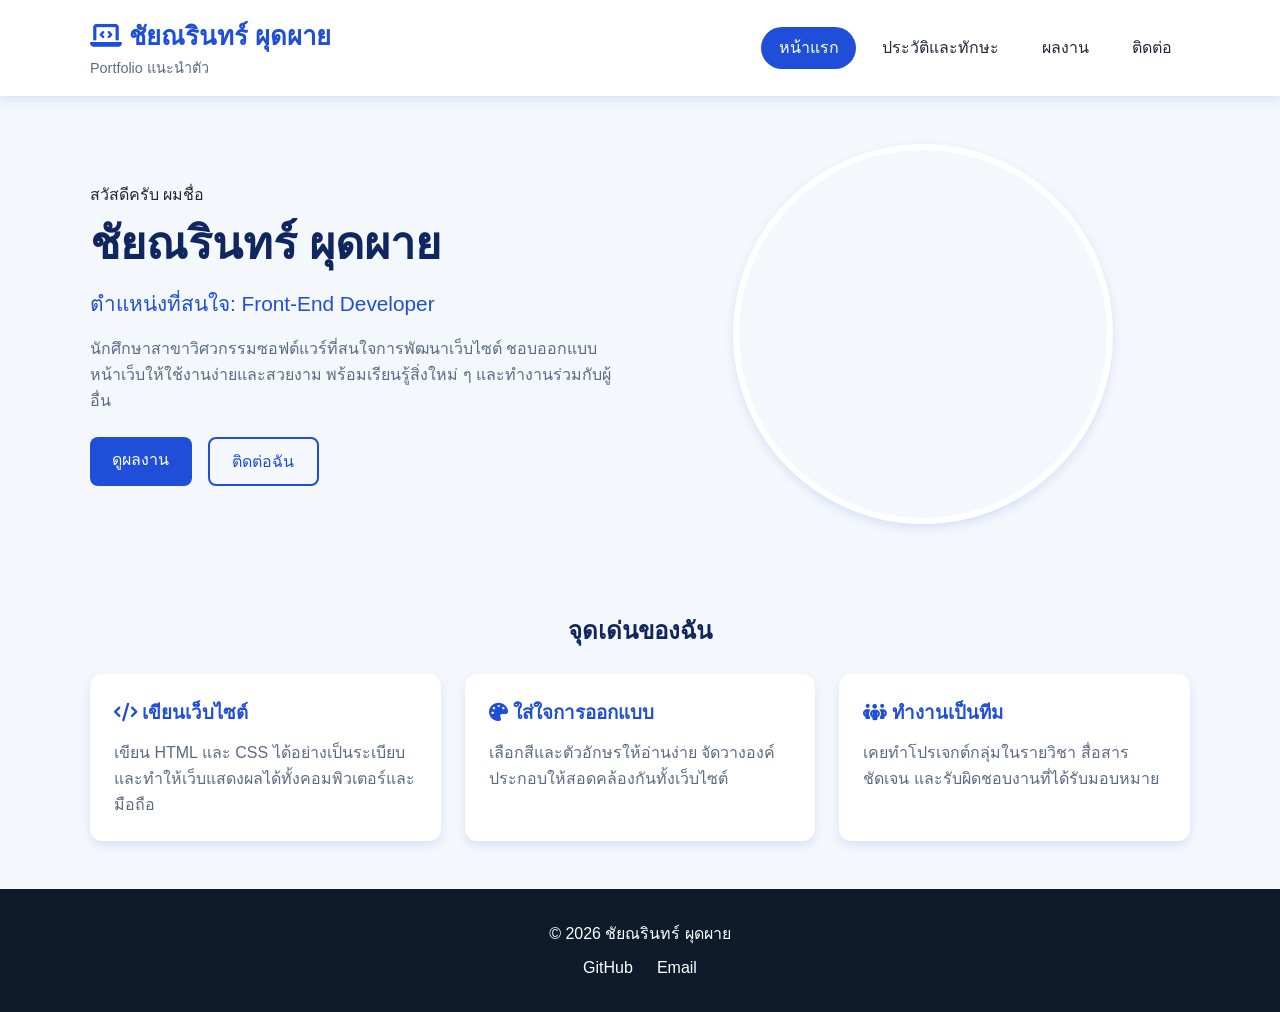
==== index.html @ 86d0a0a1 "first commit" ====
<!DOCTYPE html>
<!-- บอกเบราว์เซอร์ว่านี่คือเอกสาร HTML5 -->
<html lang="th">
<!-- lang="th" = เนื้อหาเป็นภาษาไทย -->

<head>
    <!-- <head> เก็บข้อมูลของหน้าเว็บ (ไม่แสดงบนหน้าจอ) -->

    <!-- charset UTF-8 = ให้แสดงภาษาไทยได้ถูกต้อง -->
    <meta charset="UTF-8">
    <!-- viewport = ให้เว็บปรับขนาดตามจอมือถือ (จำเป็นสำหรับ Responsive) -->
    <meta name="viewport" content="width=device-width, initial-scale=1.0">
    <!-- title = ชื่อที่แสดงบนแท็บเบราว์เซอร์ (โจทย์ให้แต่ละหน้าไม่ซ้ำกัน) -->
    <title>หน้าแรก | พอร์ตโฟลิโอส่วนตัว</title>
    <!-- เชื่อมไฟล์ CSS ภายนอก (ทุกหน้าใช้ไฟล์เดียวกัน) -->
    <link rel="stylesheet" href="css/style.css">

    <!-- Font Awesome: ชุดไอคอน เรียกใช้ด้วยแท็ก <i class="fa-solid fa-ชื่อไอคอน"> -->
    <link rel="stylesheet" href="https://cdnjs.cloudflare.com/ajax/libs/font-awesome/6.7.2/css/all.min.css">
</head>

<body>
    <!-- <body> = ส่วนที่แสดงบนหน้าจอทั้งหมด -->

    <!-- ============== Header (ส่วนหัว: ชื่อเว็บ + เมนู) ============== -->
    <!-- <header> เป็น Semantic HTML บอกว่านี่คือส่วนหัวของเว็บ -->
    <header class="header">
        <div class="container header-content">
            <div>
                <!-- h1 = หัวข้อหลักของเว็บ -->
                <h1 class="header-title"><i class="fa-solid fa-laptop-code"></i> ชัยณรินทร์ ผุดผาย</h1>
                <p class="header-subtitle">Portfolio แนะนำตัว</p>
            </div>

            <!-- <nav> = ส่วนเมนูนำทาง (Semantic HTML) -->
            <nav>
                <!-- ul/li = รายการ ใช้ทำเมนู | href = ไฟล์ที่จะลิงก์ไป -->
                <ul class="nav-list">
                    <!-- class="active" อยู่ที่หน้าปัจจุบัน -> CSS จะทำให้เมนูนี้เป็นสีน้ำเงิน -->
                    <li><a href="index.html" class="active">หน้าแรก</a></li>
                    <li><a href="about.html">ประวัติและทักษะ</a></li>
                    <li><a href="portfolio.html">ผลงาน</a></li>
                    <li><a href="contact.html">ติดต่อ</a></li>
                </ul>
            </nav>
        </div>
    </header>

    <!-- <main> = เนื้อหาหลักของหน้า (มีได้ 1 อันต่อหน้า) -->
    <main class="container">

        <!-- ============== ส่วนแนะนำตัว (Hero) ============== -->
        <!-- <section> = แบ่งหน้าเป็นส่วนๆ ตามเนื้อหา -->
        <section class="hero">
            <!-- คอลัมน์ซ้าย: ข้อความแนะนำตัว -->
            <div class="hero-content">
                <p>สวัสดีครับ ผมชื่อ</p>
                <h2 class="hero-name">ชัยณรินทร์ ผุดผาย</h2>
                <p class="hero-position">ตำแหน่งที่สนใจ: Front-End Developer</p>
                <p class="hero-text">
                    นักศึกษาสาขาวิศวกรรมซอฟต์แวร์ที่สนใจการพัฒนาเว็บไซต์ ชอบออกแบบหน้าเว็บให้ใช้งานง่ายและสวยงาม พร้อมเรียนรู้สิ่งใหม่ ๆ และทำงานร่วมกับผู้อื่น
                </p>
                <!-- ปุ่ม 2 ปุ่ม (จริงๆ คือลิงก์ที่ตกแต่งให้เหมือนปุ่ม ด้วย class btn) -->
                <div class="hero-buttons">
                    <a href="portfolio.html" class="btn btn-primary">ดูผลงาน</a>
                    <a href="contact.html" class="btn btn-outline">ติดต่อฉัน</a>
                </div>
            </div>

            <!-- คอลัมน์ขวา: รูปประจำตัว -->
            <div class="hero-image">
                <!-- alt = ข้อความอธิบายรูป (แสดงเมื่อรูปโหลดไม่ได้ และช่วยผู้ใช้โปรแกรมอ่านหน้าจอ)
                     เปลี่ยน src เป็นไฟล์รูปของคุณเองได้ เช่น src="img/profile.jpg" -->
                <img src="https://i.pinimg.com/1200x/6d/f9/d8/6df9d806a575c94a3b71edcf2d7a2634.jpg" alt="รูปประจำตัว">
            </div>
        </section>

        <!-- ============== จุดเด่น (การ์ด 3 ใบ) ============== -->
        <section>
            <h2 class="section-title">จุดเด่นของฉัน</h2>

            <!-- .card-grid = ตารางที่จัดการ์ดเรียงอัตโนมัติ (ดูใน CSS) -->
            <div class="card-grid">
                <!-- <article> = เนื้อหาที่แยกเป็นชิ้นๆ ได้ในตัวเอง เช่น การ์ดแต่ละใบ -->
                <article class="card">
                    <h3><i class="fa-solid fa-code"></i> เขียนเว็บไซต์</h3>
                    <p>เขียน HTML และ CSS ได้อย่างเป็นระเบียบ และทำให้เว็บแสดงผลได้ทั้งคอมพิวเตอร์และมือถือ</p>
                </article>

                <article class="card">
                    <h3><i class="fa-solid fa-palette"></i> ใส่ใจการออกแบบ</h3>
                    <p>เลือกสีและตัวอักษรให้อ่านง่าย จัดวางองค์ประกอบให้สอดคล้องกันทั้งเว็บไซต์</p>
                </article>

                <article class="card">
                    <h3><i class="fa-solid fa-people-group"></i> ทำงานเป็นทีม</h3>
                    <p>เคยทำโปรเจกต์กลุ่มในรายวิชา สื่อสารชัดเจน และรับผิดชอบงานที่ได้รับมอบหมาย</p>
                </article>
            </div>
        </section>
    </main>

    <!-- ============== Footer (ส่วนท้ายเว็บ — เหมือนกันทุกหน้า) ============== -->
    <!-- <footer> = ส่วนท้ายของเว็บ (Semantic HTML) -->
    <footer class="footer">
        <!-- &copy; = สัญลักษณ์ © -->
        <p>&copy; 2026 ชัยณรินทร์ ผุดผาย</p>
        <ul class="footer-links">
            <!-- target="_blank" = เปิดลิงก์ในแท็บใหม่ (ใช้กับลิงก์ภายนอก) -->
            <li><a href="https://github.com/Chainarin04" target="_blank">GitHub</a></li>
            <!-- mailto: = กดแล้วเปิดโปรแกรมอีเมล -->
            <li><a href="https://mail.google.com/mail/?view=cm&to=pakzaza115@gmail.com">Email</a></li>
        </ul>
    </footer>

</body>

</html>
---- css/style.css ----
/* =========================================================
   style.css — ไฟล์ CSS กลางที่ทุกหน้า (4 หน้า) ใช้ร่วมกัน
   ทุกบรรทัดมีคอมเมนต์อธิบาย
   ลำดับ: ตัวแปรสี > พื้นฐาน > header > navbar > หัวข้อ > ปุ่ม
          > หน้าแรก > การ์ด > ผลงาน > ติดต่อ > footer > responsive
========================================================= */


/* ----- รีเซ็ตค่าเริ่มต้นของเบราว์เซอร์ ----- */

* {
    /* * = ทุกองค์ประกอบในหน้า */
    box-sizing: border-box;
    /* ความกว้างที่ตั้ง รวม padding และขอบแล้ว (คำนวณขนาดง่าย) */
    margin: 0;
    /* ล้างระยะห่างด้านนอกที่เบราว์เซอร์ใส่มาเอง */
    padding: 0;
    /* ล้างระยะห่างด้านในที่เบราว์เซอร์ใส่มาเอง */
}


/* ----- ตัวแปรสี: ประกาศไว้ที่เดียว เรียกใช้ด้วย var(ชื่อ) แก้ที่นี่ที่เดียวสีเปลี่ยนทั้งเว็บ ----- */

:root {
    /* :root = ระดับบนสุดของหน้า ตัวแปรใช้ได้ทุกที่ */
    /* สีหลักของเว็บไซต์ */
    --primary-color: #1f4fd8;
    /* น้ำเงินหลัก: ปุ่ม หัวข้อ เมนูที่เลือก */
    --primary-dark-color: #10265e;
    /* น้ำเงินเข้ม: หัวข้อรอง */
    --secondary-color: #219cd9;
    /* ฟ้า: สีเสริม */
    /* สีข้อความ */
    --text-color: #1f2937;
    /* ข้อความทั่วไป */
    --muted-text-color: #5c6b83;
    /* ข้อความรอง (เทาน้ำเงิน) */
    --light-text-color: #ffffff;
    /* ข้อความสีขาว ใช้บนพื้นเข้ม */
    /* สีพื้นหลัง */
    --body-bg-color: #f4f7fc;
    /* พื้นหลังทั้งหน้า */
    --card-bg-color: #ffffff;
    /* พื้นหลังการ์ด */
    --tag-bg-color: #e8eeff;
    /* พื้นหลังป้ายเล็กและตอนชี้เมนู */
    --footer-bg-color: #0d1b2a;
    /* พื้นหลัง footer */
    /* สีเงาและขอบ */
    --box-shadow: 0 4px 10px rgb(215, 225, 245);
    /* เงา: เลื่อนขวา 0, ลง 4px, เบลอ 10px */
    --border-color: #d8e0ec;
    /* สีเส้นขอบบางๆ */
}

html {
    scroll-behavior: smooth;
    /* กดลิงก์ภายในหน้าแล้วเลื่อนอย่างนุ่มนวล */
}


/* ----- ค่าพื้นฐานของทั้งหน้า ----- */

body {
    font-family: "Segoe UI", Tahoma, Geneva, Verdana, sans-serif;
    /* ฟอนต์ ถ้าไม่มีตัวแรกใช้ตัวถัดไป */
    line-height: 1.6;
    /* ระยะห่างระหว่างบรรทัด 1.6 เท่า ให้อ่านง่าย */
    color: var(--text-color);
    /* สีข้อความทั่วไป */
    background-color: var(--body-bg-color);
    /* สีพื้นหลังหน้า */
}

img {
    max-width: 100%;
    /* รูปกว้างไม่เกินพื้นที่ที่อยู่ ไม่ล้นจอ */
    display: block;
    /* ให้เป็นบล็อก เพื่อตัดช่องว่างเล็กๆ ใต้รูป */
}

a {
    color: var(--primary-color);
    /* ลิงก์สีน้ำเงินหลัก */
    text-decoration: none;
    /* เอาเส้นใต้ลิงก์ออก */
}

ul {
    list-style-type: none;
    /* เอาจุดหน้ารายการออก */
}


/* .container: กล่องจัดเนื้อหาให้อยู่กลางหน้า */

.container {
    max-width: 1100px;
    /* กว้างสุด 1100px จอใหญ่จะไม่กว้างเกินไป */
    margin: 0 auto;
    /* บนล่าง 0 ซ้ายขวา auto = จัดกึ่งกลาง */
    width: 90%;
    /* กว้าง 90% ของจอ เหลือขอบซ้ายขวา */
}


/* =========================================================
   Header (ส่วนหัวเว็บ)
========================================================= */

.header {
    background-color: var(--card-bg-color);
    /* พื้นสีขาว */
    box-shadow: var(--box-shadow);
    /* เงาใต้แถบ */
    position: sticky;
    /* เลื่อนหน้าแล้วแถบนี้ติดอยู่ */
    top: 0;
    /* ติดที่ขอบบนสุดของจอ */
    z-index: 10;
    /* ลำดับชั้น ให้อยู่ทับเนื้อหาอื่น */
}

.header-content {
    display: flex;
    /* ลูกข้างในเรียงเป็นแถว */
    justify-content: space-between;
    /* ดันชื่อไปซ้ายสุด เมนูไปขวาสุด */
    align-items: center;
    /* จัดกึ่งกลางแนวตั้ง */
    padding-block: 1rem;
    /* ระยะด้านในบนและล่าง */
}

.header-title {
    color: var(--primary-color);
    /* ชื่อสีน้ำเงิน */
    font-size: 1.6rem;
    /* ขนาดตัวอักษร (1rem = ขนาดปกติ) */
}

.header-subtitle {
    color: var(--muted-text-color);
    /* สีเทาน้ำเงิน */
    font-size: 0.9rem;
    /* เล็กกว่าปกติเล็กน้อย */
}


/* =========================================================
   Navbar (เมนู)
========================================================= */

.nav-list {
    display: flex;
    /* เมนูเรียงเป็นแถว */
    gap: 0.5rem;
    /* ช่องว่างระหว่างปุ่มเมนู */
}

.nav-list a {
    display: inline-block;
    /* ให้ใส่ padding ได้เต็มที่ */
    padding: 0.5rem 1.1rem;
    /* ระยะด้านใน: บนล่าง 0.5rem ซ้ายขวา 1.1rem */
    color: var(--text-color);
    /* สีตัวอักษรเมนู */
    border-radius: 60px;
    /* ขอบมนมาก ได้ทรงแคปซูล */
    transition: transform 0.3s, background-color 0.3s;
    /* ให้การเปลี่ยนค่อยๆ เกิดใน 0.3 วินาที */
}

.nav-list a:hover {
    /* :hover = ตอนเอาเมาส์ไปชี้ */
    background-color: var(--tag-bg-color);
    /* เปลี่ยนพื้นเป็นฟ้าอ่อน */
    transform: translateY(-3px);
    /* ยกขึ้น 3px (ติดลบ = ขึ้นบน) */
}

.nav-list a.active {
    /* เมนูของหน้าปัจจุบัน (class active ใน HTML) */
    background-color: var(--primary-color);
    /* พื้นน้ำเงิน */
    color: var(--light-text-color);
    /* ตัวอักษรขาว */
}


/* =========================================================
   หัวข้อของแต่ละหน้า
========================================================= */

.page-title {
    text-align: center;
    /* จัดกลางหน้า */
    color: var(--primary-color);
    /* สีน้ำเงิน */
    margin-block: 2rem 0.5rem;
    /* ระยะนอก: บน 2rem ล่าง 0.5rem */
}

.page-subtitle {
    text-align: center;
    /* จัดกลางหน้า */
    color: var(--muted-text-color);
    /* สีรอง */
    margin-bottom: 2rem;
    /* ระยะห่างด้านล่าง */
}

.section-title {
    text-align: center;
    /* จัดกลางหน้า */
    color: var(--primary-dark-color);
    /* น้ำเงินเข้ม */
    margin-block: 2.5rem 1.5rem;
    /* ระยะนอก: บน 2.5rem ล่าง 1.5rem */
}


/* =========================================================
   ปุ่ม
========================================================= */

.btn {
    display: inline-block;
    /* ให้ใส่ padding ได้ และปุ่มวางเรียงข้างกันได้ */
    padding: 0.6rem 1.4rem;
    /* ระยะด้านใน */
    border-radius: 0.5rem;
    /* ขอบมนเล็กน้อย */
    transition: transform 0.3s;
    /* การเลื่อนค่อยๆ เกิดใน 0.3 วินาที */
}

.btn:hover {
    transform: translateY(-5px);
    /* ชี้เมาส์แล้วปุ่มลอยขึ้น 5px */
}

.btn-primary {
    /* ปุ่มแบบทึบ */
    background-color: var(--primary-color);
    /* พื้นน้ำเงิน */
    color: var(--light-text-color);
    /* ตัวอักษรขาว */
}

.btn-outline {
    /* ปุ่มแบบเส้นขอบ */
    border: 2px solid var(--primary-color);
    /* ขอบน้ำเงินหนา 2px */
    color: var(--primary-color);
    /* ตัวอักษรน้ำเงิน */
}


/* =========================================================
   หน้าแรก (Hero = ส่วนแนะนำตัวด้านบน)
========================================================= */

.hero {
    display: grid;
    /* จัดวางแบบตาราง Grid */
    grid-template-columns: 1fr 1fr;
    /* 2 คอลัมน์กว้างเท่ากัน (fr = สัดส่วน) */
    gap: 2rem;
    /* ช่องว่างระหว่างคอลัมน์ */
    align-items: center;
    /* จัดกึ่งกลางแนวตั้ง */
    padding-block: 3rem;
    /* ระยะด้านในบนและล่าง */
}

.hero-name {
    font-size: 2.8rem;
    /* ชื่อตัวใหญ่ */
    color: var(--primary-dark-color);
    /* น้ำเงินเข้ม */
}

.hero-position {
    color: var(--primary-color);
    /* สีน้ำเงิน */
    font-size: 1.3rem;
    /* ขนาดตัวอักษร */
    margin-block: 0.5rem 1rem;
    /* ระยะนอก: บน 0.5rem ล่าง 1rem */
}

.hero-text {
    color: var(--muted-text-color);
    /* สีรอง */
    margin-bottom: 1.5rem;
    /* ระยะห่างก่อนถึงปุ่ม */
}

.hero-buttons {
    display: flex;
    /* ปุ่มเรียงข้างกัน */
    gap: 1rem;
    /* ช่องว่างระหว่างปุ่ม */
}

.hero-image img {
    width: 100%;
    /* กว้างเต็มช่อง */
    max-width: 380px;
    /* แต่ไม่เกิน 380px */
    height: 380px;
    /* สูง 380px (กว้าง = สูง จึงเป็นวงกลมได้) */
    object-fit: cover;
    /* ครอบรูปเต็มกรอบ ไม่บิดสัดส่วน */
    border-radius: 50%;
    /* 50% = ทำเป็นวงกลม */
    border: 6px solid var(--card-bg-color);
    /* ขอบขาวหนา 6px */
    box-shadow: var(--box-shadow);
    /* เงารอบรูป */
    margin: 0 auto;
    /* จัดรูปไว้กึ่งกลางช่อง */
}


/* =========================================================
   การ์ด (หน้าแรก / ประวัติและทักษะ / ติดต่อ)
========================================================= */

.card-grid {
    display: grid;
    /* จัดวางแบบตาราง */
    grid-template-columns: repeat(auto-fit, minmax(min(100%, 280px), 1fr));
    /* การ์ดกว้างอย่างน้อย 280px จอกว้างวางหลายใบต่อแถว จอแคบขึ้นบรรทัดใหม่เอง */
    gap: 1.5rem;
    /* ช่องว่างระหว่างการ์ด */
}

.card {
    background-color: var(--card-bg-color);
    /* พื้นขาว */
    box-shadow: var(--box-shadow);
    /* เงา */
    border-radius: 0.75rem;
    /* ขอบมน */
    padding: 1.5rem;
    /* ระยะด้านในการ์ด */
    transition: transform 0.3s;
    /* การเลื่อนค่อยๆ เกิด */
}

.card:hover {
    transform: translateY(-5px);
    /* ชี้เมาส์แล้วการ์ดลอยขึ้น */
}

.card h3 {
    color: var(--primary-color);
    /* หัวข้อการ์ดสีน้ำเงิน */
    margin-bottom: 0.75rem;
    /* ระยะห่างใต้หัวข้อ */
}

.card p {
    color: var(--muted-text-color);
    /* ข้อความในการ์ดสีรอง */
}

.card li {
    padding-block: 0.4rem;
    /* ระยะด้านในบนล่างของแต่ละข้อ */
    border-bottom: 1px solid var(--border-color);
    /* เส้นคั่นบางๆ ใต้แต่ละข้อ */
}

.card li:last-child {
    border-bottom: none;
    /* :last-child = ข้อสุดท้าย ไม่ต้องมีเส้นคั่น */
}


/* =========================================================
   หน้าผลงาน — ปุ่มกรองหมวดหมู่ (CSS ล้วน ไม่ใช้ JavaScript)
   หลักการ: กด label -> radio ที่ซ่อนอยู่ถูกเลือก (:checked)
            -> CSS ใช้ ~ สั่งซ่อน/แสดงการ์ดตามหมวดที่เลือก
========================================================= */

.filter-radio {
    /* ซ่อนปุ่ม radio แต่ยังทำงานได้ */
    position: absolute;
    /* ถอดออกจากการจัดวางปกติ ไม่เปลืองที่ */
    overflow: hidden;
    /* ตัดส่วนที่เกินทิ้ง */
    width: 1px;
    /* ทำให้เล็กเหลือ 1px */
    height: 1px;
    clip-path: inset(50%);
    /* ตัดภาพให้มองไม่เห็น */
}

.filter-nav {
    text-align: center;
    /* ปุ่มเลือกหมวดอยู่กลางหน้า */
    margin-bottom: 2rem;
    /* ระยะห่างก่อนถึงการ์ดผลงาน */
}

.filter-nav label {
    padding: 0.65rem 1.2rem;
    /* ระยะด้านในปุ่ม */
    margin: 0.3rem;
    /* ระยะห่างระหว่างปุ่ม */
    color: var(--text-color);
    /* สีตัวอักษร */
    background-color: var(--card-bg-color);
    /* พื้นขาว */
    border-radius: 60px;
    /* ทรงแคปซูล */
    box-shadow: 0 4px rgb(153, 203, 245);
    /* เงาแข็งสีฟ้าใต้ปุ่ม ให้ดูเหมือนปุ่มนูน */
    cursor: pointer;
    /* เมาส์เป็นรูปมือ */
    transition: transform 0.3s, box-shadow 0.2s;
    /* ให้การเปลี่ยนค่อยๆ เกิด */
    display: inline-block;
    /* วางเรียงข้างกันและใส่ padding ได้ */
    user-select: none;
    /* กดแล้วข้อความไม่ถูกไฮไลต์ */
}

.filter-nav label:hover {
    transform: translateY(-3px);
    /* ชี้เมาส์แล้วปุ่มลอยขึ้น */
    box-shadow: 0 6px rgb(216, 211, 211);
    /* เงาหนาขึ้นและเปลี่ยนเป็นสีเทา */
}


/* ปุ่มที่ถูกเลือกอยู่: อ่านว่า "ถ้า radio ตัวนี้ถูกเลือก ให้ label ที่ผูกกับมัน (for) เปลี่ยนสี"
   เครื่องหมาย ~ แปลว่า "พี่น้องที่อยู่ถัดลงไป" */

#filter-all:checked~.filter-nav label[for="filter-all"],
#filter-web:checked~.filter-nav label[for="filter-web"],
#filter-design:checked~.filter-nav label[for="filter-design"],
#filter-group:checked~.filter-nav label[for="filter-group"] {
    background-color: var(--primary-color);
    /* พื้นน้ำเงิน */
    color: var(--light-text-color);
    /* ตัวอักษรขาว */
}


/* ขั้นที่ 1: ถ้าเลือกหมวดใดหมวดหนึ่ง (ไม่ใช่ "ทั้งหมด") ซ่อนการ์ดทุกใบก่อน */

#filter-web:checked~.project-grid .project-card,
#filter-design:checked~.project-grid .project-card,
#filter-group:checked~.project-grid .project-card {
    display: none;
    /* none = ซ่อน ไม่แสดงและไม่กินที่ */
}


/* ขั้นที่ 2: แสดงเฉพาะการ์ดที่ตรงหมวดที่เลือกกลับมา */

#filter-web:checked~.project-grid .show-web,
#filter-design:checked~.project-grid .show-design,
#filter-group:checked~.project-grid .show-group {
    display: block;
    /* block = แสดงปกติ */
}

.project-grid {
    display: grid;
    /* จัดวางแบบตาราง */
    grid-template-columns: repeat(auto-fit, minmax(min(100%, 300px), 1fr));
    /* การ์ดกว้างอย่างน้อย 300px ปรับจำนวนคอลัมน์ตามขนาดจออัตโนมัติ */
    gap: 1.5rem;
    /* ช่องว่างระหว่างการ์ด */
}

.project-card {
    background-color: var(--card-bg-color);
    /* พื้นขาว */
    box-shadow: var(--box-shadow);
    /* เงา */
    border-radius: 0.75rem;
    /* ขอบมน */
    overflow: hidden;
    /* ตัดรูปที่เกินขอบมนของการ์ดออก */
    transition: transform 0.3s;
    /* การเลื่อนค่อยๆ เกิด */
}

.project-card:hover {
    transform: translateY(-5px);
    /* ชี้เมาส์แล้วการ์ดลอยขึ้น */
}

.project-card img {
    width: 100%;
    /* รูปกว้างเต็มการ์ด */
    height: 12rem;
    /* สูงคงที่ ทุกการ์ดจะได้เท่ากัน */
    object-fit: cover;
    /* ครอบรูปเต็มกรอบ ไม่บิดสัดส่วน */
}

.project-content {
    padding: 1.25rem;
    /* ระยะด้านในส่วนข้อความของการ์ด */
}

.project-content h2 {
    color: var(--primary-dark-color);
    /* ชื่อผลงานน้ำเงินเข้ม */
    font-size: 1.3rem;
    /* ขนาดตัวอักษร */
}

.project-type {
    color: var(--secondary-color);
    /* ประเภทผลงานสีฟ้า */
    font-size: 0.9rem;
    /* ตัวเล็กลง */
    margin-bottom: 0.5rem;
    /* ระยะห่างด้านล่าง */
}

.project-content p {
    margin-bottom: 0.5rem;
    /* ระยะห่างระหว่างย่อหน้า */
}

.tools {
    display: flex;
    /* ป้ายเครื่องมือเรียงเป็นแถว */
    flex-wrap: wrap;
    /* เต็มบรรทัดแล้วตัดลงบรรทัดใหม่ ไม่ล้นการ์ด */
    gap: 0.5rem;
    /* ช่องว่างระหว่างป้าย */
    margin-block: 0.75rem;
    /* ระยะนอกบนและล่าง */
}

.tools li {
    background-color: var(--tag-bg-color);
    /* พื้นฟ้าอ่อน */
    color: var(--primary-dark-color);
    /* ตัวอักษรน้ำเงินเข้ม */
    padding: 0.2rem 0.7rem;
    /* ระยะด้านในป้าย */
    border-radius: 60px;
    /* ทรงแคปซูล */
    font-size: 0.85rem;
    /* ตัวเล็ก */
}


/* =========================================================
   หน้าติดต่อ
========================================================= */

.contact-grid {
    display: grid;
    /* จัดวางแบบตาราง */
    grid-template-columns: 1fr 1fr;
    /* 2 คอลัมน์เท่ากัน (ช่องทางติดต่อ | แบบฟอร์ม) */
    gap: 1.5rem;
    /* ช่องว่างระหว่างคอลัมน์ */
}

.contact-list li {
    padding-block: 0.6rem;
    /* ระยะห่างบนล่างของแต่ละช่องทาง */
}

.contact-list i {
    color: var(--primary-color);
    /* ไอคอนสีน้ำเงิน */
    width: 25px;
    /* ความกว้างเท่ากัน ข้อความจะตรงกันทุกบรรทัด */
}

.form-group {
    margin-bottom: 1rem;
    /* ระยะห่างระหว่างช่องกรอกแต่ละช่อง */
}

.form-group label {
    display: block;
    /* ขึ้นบรรทัดใหม่เหนือช่องกรอก */
    margin-bottom: 0.3rem;
    /* ระยะห่างระหว่างชื่อช่องกับกล่องพิมพ์ */
}

.form-group input,
.form-group textarea {
    width: 100%;
    /* กว้างเต็มการ์ด */
    padding: 0.6rem;
    /* ระยะด้านในกล่องพิมพ์ */
    border: 1px solid var(--border-color);
    /* ขอบบางๆ */
    border-radius: 0.5rem;
    /* ขอบมน */
    font-family: inherit;
    /* ใช้ฟอนต์เดียวกับส่วนอื่น (ปกติกล่องพิมพ์ใช้ฟอนต์ระบบ) */
    font-size: 1rem;
    /* ขนาดตัวอักษรปกติ */
}

.form-group input:focus,
.form-group textarea:focus {
    outline: 2px solid var(--secondary-color);
    /* :focus = ตอนคลิกเข้าไปพิมพ์ แสดงเส้นขอบสีฟ้า */
}

.form-section fieldset {
    padding: 1.5rem;
    /* ระยะด้านในกรอบ */
    border: 1px solid var(--border-color);
    /* เส้นกรอบ */
    border-radius: 0.75rem;
    /* ขอบมน */
}

.form-section legend {
    color: var(--primary-color);
    /* ชื่อกรอบสีน้ำเงิน */
    padding: 0 0.5rem;
    /* เว้นซ้ายขวาให้ข้อความไม่ชนเส้นกรอบ */
    font-weight: bold;
    /* ตัวหนา */
}

.form-note {
    color: var(--muted-text-color);
    /* สีรอง */
    font-size: 0.85rem;
    /* ตัวเล็ก */
    margin-top: 0.75rem;
    /* ระยะห่างจากปุ่มส่ง */
}

button.btn {
    border: none;
    /* เอาขอบเริ่มต้นของ <button> ออก */
    cursor: pointer;
    /* เมาส์เป็นรูปมือ */
    font-family: inherit;
    /* ใช้ฟอนต์เดียวกับส่วนอื่น */
    font-size: 1rem;
    /* ขนาดตัวอักษรปกติ */
}


/* =========================================================
   Footer (ส่วนท้ายเว็บ)
========================================================= */

.footer {
    padding-block: 2rem;
    /* ระยะด้านในบนและล่าง */
    background-color: var(--footer-bg-color);
    /* พื้นน้ำเงินเข้มเกือบดำ */
    color: var(--light-text-color);
    /* ตัวอักษรขาว */
    margin-top: 3rem;
    /* ระยะห่างจากเนื้อหาด้านบน */
    text-align: center;
    /* จัดกลางหน้า */
}

.footer-links {
    display: flex;
    /* ลิงก์เรียงเป็นแถว */
    justify-content: center;
    /* จัดกลางหน้า */
    gap: 1.5rem;
    /* ช่องว่างระหว่างลิงก์ */
    margin-top: 0.5rem;
    /* ระยะห่างจากข้อความ copyright */
}

.footer-links a {
    color: var(--light-text-color);
    /* ลิงก์สีขาว (บนพื้นเข้มจะได้อ่านออก) */
}

.footer-links a:hover {
    text-decoration: underline;
    /* ชี้เมาส์แล้วขึ้นเส้นใต้ */
}


/* =========================================================
   Responsive (ปรับตามขนาดหน้าจอ)
   @media (max-width: 768px) = "เมื่อหน้าจอกว้างไม่เกิน 768px" โค้ดข้างในจะทำงานเฉพาะตอนนั้น
========================================================= */


/* หน้าจอขนาดกลาง (แท็บเล็ต) */

@media (max-width: 992px) {
    .hero-name {
        font-size: 2.3rem;
        /* ลดขนาดชื่อลงเล็กน้อย */
    }
    .hero-image img {
        height: 300px;
        /* ลดความสูงรูป (ความกว้างจำกัดด้วย max-width เดิม) */
    }
}


/* หน้าจอขนาดเล็ก (โทรศัพท์มือถือ) */

@media (max-width: 768px) {
    .header-content {
        flex-direction: column;
        /* เปลี่ยนจากเรียงแถวเป็นเรียงลง (ชื่ออยู่บน เมนูอยู่ล่าง) */
        gap: 0.75rem;
        /* ช่องว่างระหว่างชื่อกับเมนู */
    }
    .nav-list {
        flex-wrap: wrap;
        /* เมนูไม่พอให้ตัดลงบรรทัดใหม่ ไม่ล้นจอ */
        justify-content: center;
        /* จัดเมนูกลางหน้า */
    }
    .hero {
        grid-template-columns: 1fr;
        /* จาก 2 คอลัมน์เหลือ 1 คอลัมน์ */
        text-align: center;
        /* จัดข้อความกลางหน้า */
    }
    .hero-buttons {
        justify-content: center;
        /* จัดปุ่มกลางหน้า */
    }
    .hero-image {
        order: -1;
        /* ลำดับการแสดง: -1 = มาก่อนข้อความ (บนมือถือรูปอยู่บนสุด) */
    }
    .hero-image img {
        height: 240px;
        /* ลดขนาดรูปให้พอดีมือถือ */
        width: 240px;
        /* กว้าง = สูง ยังคงเป็นวงกลม */
    }
    .hero-name {
        font-size: 2rem;
        /* ลดขนาดชื่อลงอีก */
    }
    .contact-grid {
        grid-template-columns: 1fr;
        /* หน้าติดต่อ: จาก 2 คอลัมน์เหลือ 1 คอลัมน์ */
    }
}
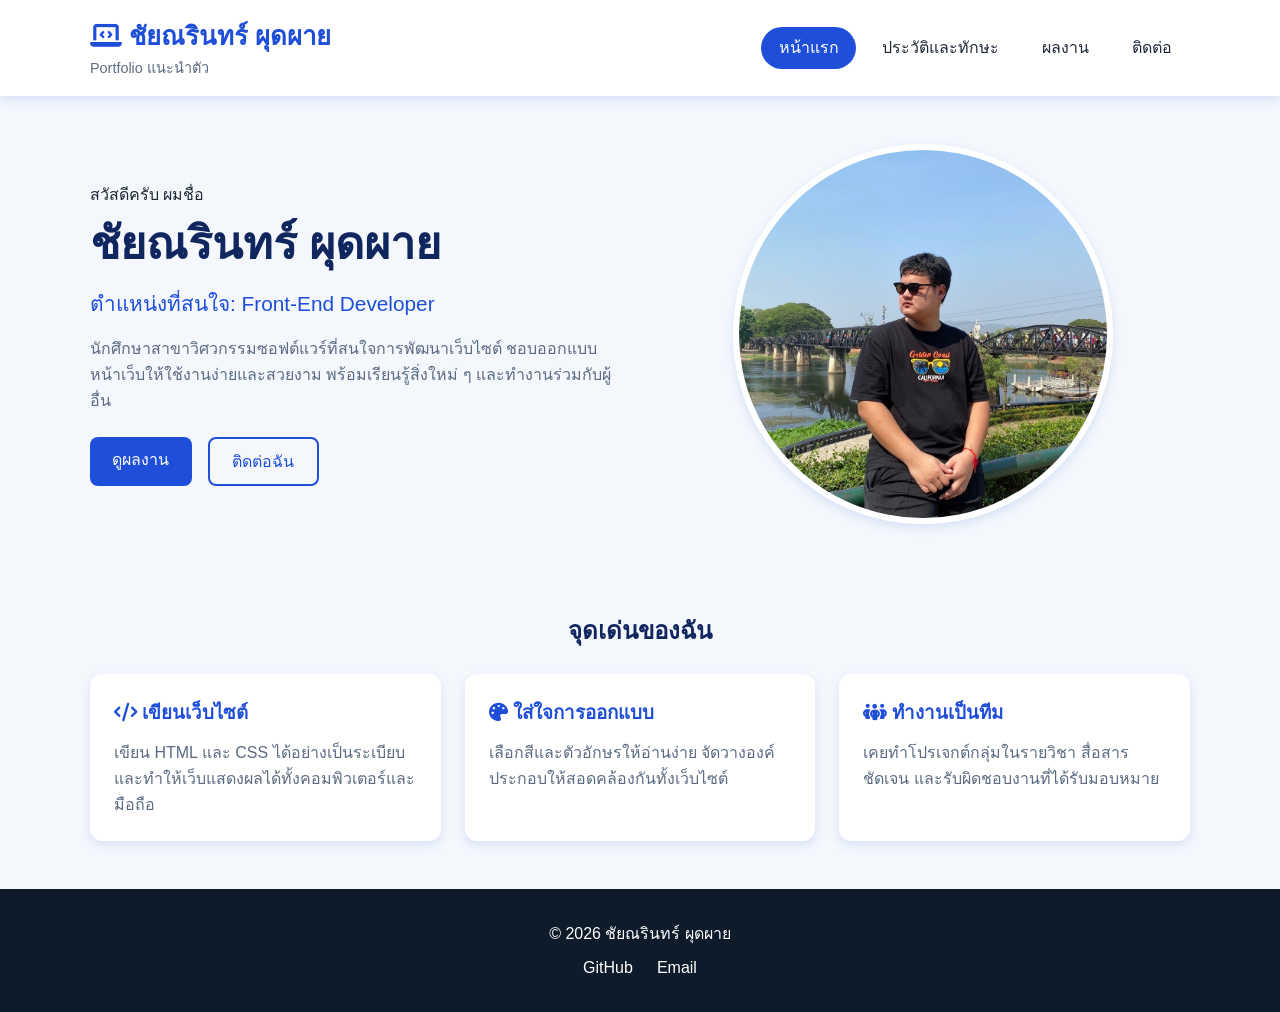
==== commit 8b226c7b: "img" ====
--- a/index.html
+++ b/index.html
@@ -71,7 +71,7 @@
             <div class="hero-image">
                 <!-- alt = ข้อความอธิบายรูป (แสดงเมื่อรูปโหลดไม่ได้ และช่วยผู้ใช้โปรแกรมอ่านหน้าจอ)
                      เปลี่ยน src เป็นไฟล์รูปของคุณเองได้ เช่น src="img/profile.jpg" -->
-                <img src="https://i.pinimg.com/1200x/6d/f9/d8/6df9d806a575c94a3b71edcf2d7a2634.jpg" alt="รูปประจำตัว">
+                <img src="img/profile.jpg" alt="รูปประจำตัว">
             </div>
         </section>
 
